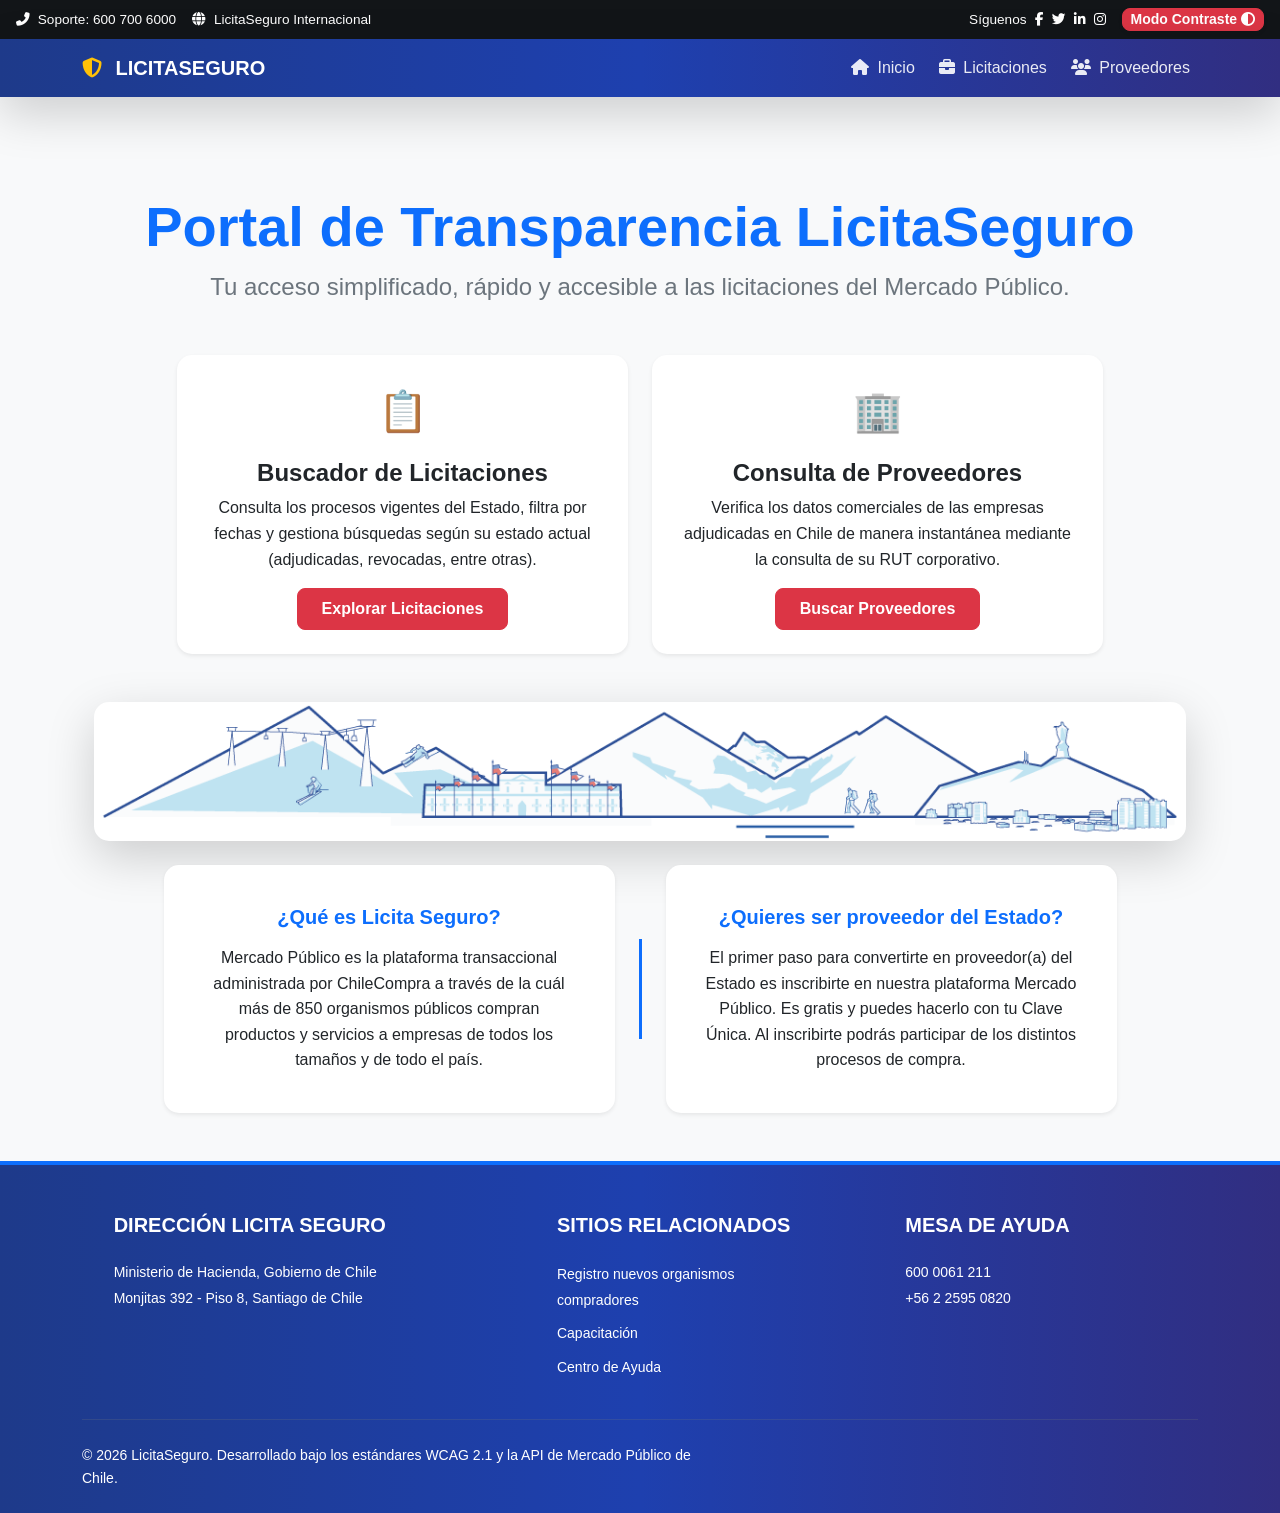
==== index.html @ 99b27ce0 "Add files via upload" ====
<!DOCTYPE html>
<html lang="es">

<head>
    <meta charset="UTF-8">
    <meta name="viewport" content="width=device-width, initial-scale=1.0">
    <title>LicitaSeguro - Inicio</title>
    <link href="https://cdn.jsdelivr.net/npm/bootstrap@5.3.0/dist/css/bootstrap.min.css" rel="stylesheet">
    <link rel="stylesheet" href="css/styles.css">
    <link rel="stylesheet" href="https://cdnjs.cloudflare.com/ajax/libs/font-awesome/6.5.1/css/all.min.css" />
</head>

<body class="bg-light d-flex flex-column min-vh-100">
    <div class="topbar-custom py-2 px-3 d-flex justify-content-between align-items-center" style="font-size: 0.85rem;">
        <div class="d-flex gap-3">
            <span class="d-none d-md-inline"><i class="fas fa-phone-alt me-1"></i> Soporte: 600 700 6000</span>
            <span class="d-none d-md-inline"><i class="fas fa-globe me-1"></i> LicitaSeguro Internacional</span>
        </div>

        <div class="d-flex align-items-center gap-3">
            <div class="d-flex gap-2">
                <span>Síguenos</span>
                <a href="https://www.instagram.com/licitaseguro2024/" class="text-white" title="Facebook" aria-label="Síguenos en Facebook"><i class="fab fa-facebook-f"></i></a>
                <a href="https://www.instagram.com/licitaseguro2024/" class="text-white" title="X (Twitter)" aria-label="Síguenos en X"><i class="fab fa-twitter"></i></a>
                <a href="https://www.instagram.com/licitaseguro2024/" class="text-white" title="LinkedIn" aria-label="Síguenos en LinkedIn"><i class="fab fa-linkedin-in"></i></a>
                <a href="https://www.instagram.com/licitaseguro2024/" class="text-white" title="Instagram" aria-label="Síguenos en Instagram"><i class="fab fa-instagram"></i></a>
            </div>

            <button id="btn-alto-contrast" class="btn btn-sm btn-contraste-rojo py-0 px-2 shadow-sm" aria-label="Activar modo alto contraste">
                <span>Modo Contraste</span>
                <i class="fas fa-adjust"></i>
            </button>
        </div>
    </div>

    <nav class="navbar navbar-expand-lg navbar-dark navbar-gradient shadow-lg">
        <div class="container">
            <a class="navbar-brand fw-bold text-uppercase tracking-wider" href="index.html">
                <i class="fas fa-shield-alt text-warning me-2"></i> LicitaSeguro
            </a>

            <button class="navbar-toggler" type="button" data-bs-toggle="collapse" data-bs-target="#navbarNav">
                <span class="navbar-toggler-icon"></span>
            </button>

            <div class="collapse navbar-collapse" id="navbarNav">
                <ul class="navbar-nav ms-auto align-items-center gap-2">
                    <li class="nav-item">
                        <a class="nav-link active" href="index.html"><i class="fas fa-home me-1"></i> Inicio</a>
                    </li>
                    <li class="nav-item">
                        <a class="nav-link" href="licitaciones.html"><i class="fas fa-briefcase me-1"></i> Licitaciones</a>
                    </li>
                    <li class="nav-item">
                        <a class="nav-link" href="proveedores.html"><i class="fas fa-users me-1"></i> Proveedores</a>
                    </li>
                </ul>
            </div>
        </div>
    </nav>

    <main class="container my-5 flex-grow-1">
        <header class="text-center my-5">
            <h1 class="display-4 fw-bold text-primary" tabindex="0">Portal de Transparencia LicitaSeguro</h1>
            <p class="lead text-secondary fs-4">Tu acceso simplificado, rápido y accesible a las licitaciones del Mercado Público.</p>
        </header>

        <section class="row g-4 justify-content-center" aria-label="Secciones de la plataforma">
            <div class="col-md-5">
                <div class="card h-100 shadow-sm border-0">
                    <div class="card-body text-center p-4">
                        <div class="mb-3 text-success fs-1">📋</div>
                        <h2 class="card-title h4 fw-semibold" tabindex="0">Buscador de Licitaciones</h2>
                        <p class="card-text">Consulta los procesos vigentes del Estado, filtra por fechas y gestiona búsquedas según su estado actual (adjudicadas, revocadas, entre otras).</p>
                        <a href="licitaciones.html" class="btn btn-contraste-rojo px-4 py-2" tabindex="0" aria-label="Ir al módulo de buscador de licitaciones">Explorar Licitaciones</a>
                    </div>
                </div>
            </div>

            <div class="col-md-5">
                <div class="card h-100 shadow-sm border-0">
                    <div class="card-body text-center p-4">
                        <div class="mb-3 text-success fs-1">🏢</div>
                        <h2 class="card-title h4 fw-semibold" tabindex="0">Consulta de Proveedores</h2>
                        <p class="card-text">Verifica los datos comerciales de las empresas adjudicadas en Chile de manera instantánea mediante la consulta de su RUT corporativo.</p>
                        <a href="proveedores.html" class="btn btn-contraste-rojo px-4 py-2" tabindex="0" aria-label="Ir al módulo de búsqueda de proveedores">Buscar Proveedores</a>
                    </div>
                </div>
            </div>

            <div class="row mt-5 mb-4">
                <div class="col-12 text-center">
                    <div class="card shadow-lg border-0 overflow-hidden">
                        <img src="assets/reg13.png" class="img-fluid" alt="Descripción accesible de la imagen" style="max-height: 400px; object-fit: cover; width: 100%;">
                    </div>
                </div>
            </div>
        </section>

        <div class="row g-4 align-items-stretch justify-content-center text-center">
            <div class="col-12 col-md-5">
                <div class="card h-100 shadow-sm border-0 p-4">
                    <div class="card-body">
                        <h5 class="card-title text-primary fw-bold mb-3">¿Qué es Licita Seguro?</h5>
                        <p class="card-text">Mercado Público es la plataforma transaccional administrada por ChileCompra a través de la cuál más de 850 organismos públicos compran productos y servicios a empresas de todos los tamaños y de todo el país.</p>
                    </div>
                </div>
            </div>

            <div class="d-none d-md-flex col-md-auto align-items-center">
                <div class="border-start border-primary border-3" style="height: 100px;"></div>
            </div>

            <div class="col-12 col-md-5">
                <div class="card h-100 shadow-sm border-0 p-4">
                    <div class="card-body">
                        <h5 class="card-title text-primary fw-bold mb-3">¿Quieres ser proveedor del Estado?</h5>
                        <p class="card-text">El primer paso para convertirte en proveedor(a) del Estado es inscribirte en nuestra plataforma Mercado Público. Es gratis y puedes hacerlo con tu Clave Única. Al inscribirte podrás participar de los distintos procesos de compra.</p>
                    </div>
                </div>
            </div>
        </div>
    </main>

    <footer class="bar-footer text-white pt-5 pb-4 mt-auto border-top border-primary border-4">
        <div class="container text-md-start text-center">
            <div class="row g-4">
                <div class="col-md-4 col-lg-4 mx-auto">
                    <h5 class="text-uppercase fw-bold mb-4">Dirección Licita Seguro</h5>
                    <p class="small mb-1">Ministerio de Hacienda, Gobierno de Chile</p>
                    <p class="small">Monjitas 392 - Piso 8, Santiago de Chile</p>
                </div>
                <div class="col-md-3 col-lg-3 mx-auto">
                    <h5 class="text-uppercase fw-bold mb-4">Sitios relacionados</h5>
                    <ul class="list-unstyled">
                        <li class="mb-2"><a href="https://comprador.mercadopublico.cl/registrarme" class="text-white text-decoration-none small">Registro nuevos organismos compradores</a></li>
                        <li class="mb-2"><a href="https://capacitacion.chilecompra.cl/mod/page/view.php?id=18633" class="text-white text-decoration-none small">Capacitación</a></li>
                        <li class="mb-2"><a href="https://ayuda.mercadopublico.cl/" class="text-white text-decoration-none small">Centro de Ayuda</a></li>
                    </ul>
                </div>
                <div class="col-md-4 col-lg-3 mx-auto">
                    <h5 class="text-uppercase fw-bold mb-4">Mesa de Ayuda</h5>
                    <p class="small mb-1">600 0061 211</p>
                    <p class="small mb-1">+56 2 2595 0820</p>
                </div>
            </div>
            <hr class="my-4 border-secondary">
            <div class="row align-items-center">
                <div class="col-md-7 text-md-start small">
                    &copy; 2026 LicitaSeguro. Desarrollado bajo los estándares WCAG 2.1 y la API de Mercado Público de Chile.
                </div>
            </div>
        </div>
    </footer>

    <script src="https://cdn.jsdelivr.net/npm/bootstrap@5.3.0/dist/js/bootstrap.bundle.min.js"></script>
    <script src="js/validaciones.js"></script>
    <script src="js/api.js"></script>
    <script src="js/ui.js"></script>
</body>

</html>
---- css/styles.css ----
/* --- MEJORAS VISUALES PARA LICITASEGURO --- */

/* 1. Tipografía y Espaciado Moderno */
body {
    font-family: 'Inter', -apple-system, BlinkMacSystemFont, "Segoe UI", Roboto, sans-serif;
    line-height: 1.6;
    background-color: var(--bg-light);
}

/* Colores personalizados */
.topbar-custom {
    background-color: #121518 !important;
    color: #ffffff;
    font-size: 0.85rem;
}

.navbar-gradient, .bar-footer {
    background: linear-gradient(90deg, #1e3a8a 0%, #1e40af 50%, #312e81 100%) !important;
}

/* Mejora visual para los enlaces del nav */
.navbar-gradient .nav-link {
    color: rgba(255, 255, 255, 0.9) !important;
    transition: 0.3s;
}

.navbar-gradient .nav-link:hover {
    color: #ffffff !important;
    text-shadow: 0 0 8px rgba(255,255,255,0.3);
}

/* 2. Tarjetas con Estética Premium */
.card {
    border: none;
    border-radius: 15px;
    box-shadow: 0 10px 20px rgba(0,0,0,0.05);
    overflow: hidden;
    transition: transform 0.2s ease-in-out;
}

.card:hover {
    transform: translateY(-5px);
}

/* 3. Tablas con Estilo Dashboard */
.table {
    margin-bottom: 0;
}

.table thead {
    background-color: var(--primary-color);
    color: white;
    text-transform: uppercase;
    font-size: 0.75rem;
    letter-spacing: 1px;
}

.table tbody tr:nth-of-type(even) {
    background-color: #f8f9fa;
}

.table tbody tr:hover {
    background-color: #eef2f7;
    cursor: pointer;
}

/* 4. Botones con mejor interacción */
.btn {
    border-radius: 8px;
    font-weight: 600;
    transition: all 0.3s ease;
}

.btn-primary {
    background-color: var(--primary-color);
    border-color: var(--primary-color);
}

.btn-primary:hover {
    background-color: #34495e; /* Un tono más oscuro para el hover */
    transform: scale(1.02);
}

/* Estilos para el Modo Alto Contraste */
.alto-contraste-activo {
    background-color: #000 !important;
    color: #fff !important;
}

.alto-contraste-activo .card,
.alto-contraste-activo .table {
    border: 2px solid #fff !important;
    background-color: #000 !important;
    color: #fff !important;
}


/* botón de contraste rojo */
.btn-contraste-rojo {
    background-color: #dc3545; /* Rojo Bootstrap */
    color: white !important;
    border: 1px solid #dc3545;
    transition: all 0.3s ease;
}

.btn-contraste-rojo:hover {
    background-color: #b02a37; /* Rojo más oscuro para el hover */
    border-color: #a32833;
    transform: scale(1.05); /* Pequeño efecto de elevación */
    box-shadow: 0 4px 8px rgba(0,0,0,0.2);
}
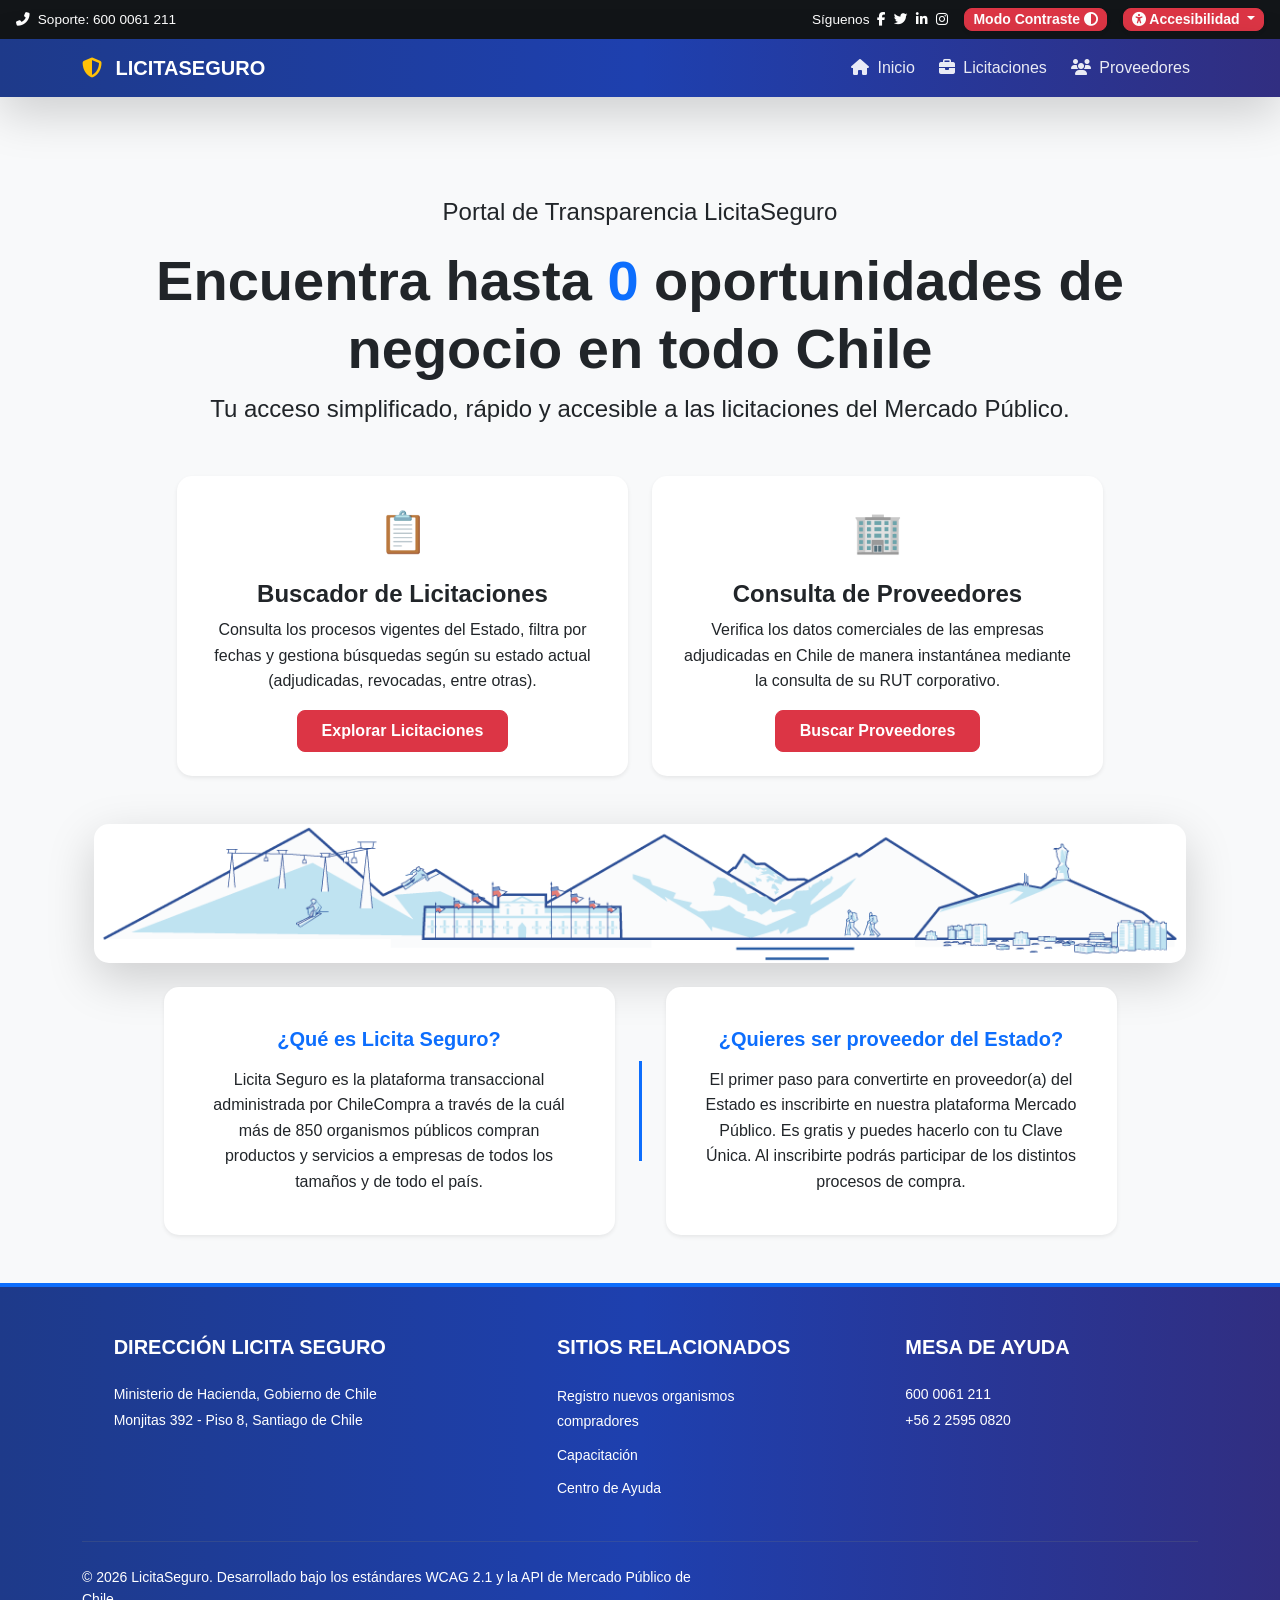
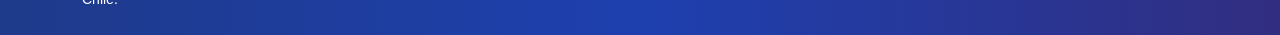
==== commit 358c10fb: "Add files via upload" ====
--- a/index.html
+++ b/index.html
@@ -13,23 +13,52 @@
 <body class="bg-light d-flex flex-column min-vh-100">
     <div class="topbar-custom py-2 px-3 d-flex justify-content-between align-items-center" style="font-size: 0.85rem;">
         <div class="d-flex gap-3">
-            <span class="d-none d-md-inline"><i class="fas fa-phone-alt me-1"></i> Soporte: 600 700 6000</span>
-            <span class="d-none d-md-inline"><i class="fas fa-globe me-1"></i> LicitaSeguro Internacional</span>
+            <span class="d-none d-md-inline"><i class="fas fa-phone-alt me-1"></i> Soporte: 600 0061 211</span>
         </div>
 
         <div class="d-flex align-items-center gap-3">
             <div class="d-flex gap-2">
-                <span>Síguenos</span>
-                <a href="https://www.instagram.com/licitaseguro2024/" class="text-white" title="Facebook" aria-label="Síguenos en Facebook"><i class="fab fa-facebook-f"></i></a>
-                <a href="https://www.instagram.com/licitaseguro2024/" class="text-white" title="X (Twitter)" aria-label="Síguenos en X"><i class="fab fa-twitter"></i></a>
-                <a href="https://www.instagram.com/licitaseguro2024/" class="text-white" title="LinkedIn" aria-label="Síguenos en LinkedIn"><i class="fab fa-linkedin-in"></i></a>
-                <a href="https://www.instagram.com/licitaseguro2024/" class="text-white" title="Instagram" aria-label="Síguenos en Instagram"><i class="fab fa-instagram"></i></a>
-            </div>
-
-            <button id="btn-alto-contrast" class="btn btn-sm btn-contraste-rojo py-0 px-2 shadow-sm" aria-label="Activar modo alto contraste">
-                <span>Modo Contraste</span>
+                <span class="d-none d-md-inline">Síguenos</span>
+                <a href="https://www.instagram.com/licitaseguro2024/" class="text-white" title="Facebook"
+                    aria-label="Síguenos en Facebook"><i class="fab fa-facebook-f"></i></a>
+                <a href="https://www.instagram.com/licitaseguro2024/" class="text-white" title="X (Twitter)"
+                    aria-label="Síguenos en X"><i class="fab fa-twitter"></i></a>
+                <a href="https://www.instagram.com/licitaseguro2024/" class="text-white" title="LinkedIn"
+                    aria-label="Síguenos en LinkedIn"><i class="fab fa-linkedin-in"></i></a>
+                <a href="https://www.instagram.com/licitaseguro2024/" class="text-white" title="Instagram"
+                    aria-label="Síguenos en Instagram"><i class="fab fa-instagram"></i></a>
+            </div>
+
+            <button id="btn-alto-contraste" class="btn btn-sm btn-contraste-rojo py-0 px-2 shadow-sm"
+                aria-label="Activar modo alto contraste">
+                <span class="d-none d-md-inline">Modo Contraste</span>
                 <i class="fas fa-adjust"></i>
             </button>
+            <div class="dropdown">
+                <button class="btn btn-sm btn-contraste-rojo py-0 px-2 shadow-sm dropdown-toggle" type="button" data-bs-toggle="dropdown"
+                    aria-expanded="false">
+                    <i class="fa-solid fa-universal-access"></i>
+                    <span>Accesibilidad</span>
+                </button>
+
+                <ul class="dropdown-menu dropdown-menu-end">
+                    <li>
+                        <button class="dropdown-item" onclick="changeFontSize('increase')">
+                            A+ Aumentar
+                        </button>
+                    </li>
+                    <li>
+                        <button class="dropdown-item" onclick="changeFontSize('decrease')">
+                            A- Reducir
+                        </button>
+                    </li>
+                    <li>
+                        <button class="dropdown-item" onclick="changeFontSize('reset')">
+                            A Restablecer
+                        </button>
+                    </li>
+                </ul>
+            </div>
         </div>
     </div>
 
@@ -49,7 +78,8 @@
                         <a class="nav-link active" href="index.html"><i class="fas fa-home me-1"></i> Inicio</a>
                     </li>
                     <li class="nav-item">
-                        <a class="nav-link" href="licitaciones.html"><i class="fas fa-briefcase me-1"></i> Licitaciones</a>
+                        <a class="nav-link" href="licitaciones.html"><i class="fas fa-briefcase me-1"></i>
+                            Licitaciones</a>
                     </li>
                     <li class="nav-item">
                         <a class="nav-link" href="proveedores.html"><i class="fas fa-users me-1"></i> Proveedores</a>
@@ -61,8 +91,10 @@
 
     <main class="container my-5 flex-grow-1">
         <header class="text-center my-5">
-            <h1 class="display-4 fw-bold text-primary" tabindex="0">Portal de Transparencia LicitaSeguro</h1>
-            <p class="lead text-secondary fs-4">Tu acceso simplificado, rápido y accesible a las licitaciones del Mercado Público.</p>
+            <p class="lead fs-4">Portal de Transparencia LicitaSeguro</p>
+            <h1 class="display-4 fw-bold " tabindex="0">Encuentra hasta 
+                <span id="numero" class="text-primary">0</span> oportunidades de negocio en todo Chile</h1>
+            <p class="lead fs-4">Tu acceso simplificado, rápido y accesible a las licitaciones del Mercado Público.</p>
         </header>
 
         <section class="row g-4 justify-content-center" aria-label="Secciones de la plataforma">
@@ -71,8 +103,10 @@
                     <div class="card-body text-center p-4">
                         <div class="mb-3 text-success fs-1">📋</div>
                         <h2 class="card-title h4 fw-semibold" tabindex="0">Buscador de Licitaciones</h2>
-                        <p class="card-text">Consulta los procesos vigentes del Estado, filtra por fechas y gestiona búsquedas según su estado actual (adjudicadas, revocadas, entre otras).</p>
-                        <a href="licitaciones.html" class="btn btn-contraste-rojo px-4 py-2" tabindex="0" aria-label="Ir al módulo de buscador de licitaciones">Explorar Licitaciones</a>
+                        <p class="card-text">Consulta los procesos vigentes del Estado, filtra por fechas y gestiona
+                            búsquedas según su estado actual (adjudicadas, revocadas, entre otras).</p>
+                        <a href="licitaciones.html" class="btn btn-contraste-rojo px-4 py-2" tabindex="0"
+                            aria-label="Ir al módulo de buscador de licitaciones">Explorar Licitaciones</a>
                     </div>
                 </div>
             </div>
@@ -82,8 +116,10 @@
                     <div class="card-body text-center p-4">
                         <div class="mb-3 text-success fs-1">🏢</div>
                         <h2 class="card-title h4 fw-semibold" tabindex="0">Consulta de Proveedores</h2>
-                        <p class="card-text">Verifica los datos comerciales de las empresas adjudicadas en Chile de manera instantánea mediante la consulta de su RUT corporativo.</p>
-                        <a href="proveedores.html" class="btn btn-contraste-rojo px-4 py-2" tabindex="0" aria-label="Ir al módulo de búsqueda de proveedores">Buscar Proveedores</a>
+                        <p class="card-text">Verifica los datos comerciales de las empresas adjudicadas en Chile de
+                            manera instantánea mediante la consulta de su RUT corporativo.</p>
+                        <a href="proveedores.html" class="btn btn-contraste-rojo px-4 py-2" tabindex="0"
+                            aria-label="Ir al módulo de búsqueda de proveedores">Buscar Proveedores</a>
                     </div>
                 </div>
             </div>
@@ -91,7 +127,8 @@
             <div class="row mt-5 mb-4">
                 <div class="col-12 text-center">
                     <div class="card shadow-lg border-0 overflow-hidden">
-                        <img src="assets/reg13.png" class="img-fluid" alt="Descripción accesible de la imagen" style="max-height: 400px; object-fit: cover; width: 100%;">
+                        <img src="assets/reg13.png" class="img-fluid" alt="Descripción accesible de la imagen"
+                            style="max-height: 400px; object-fit: cover; width: 100%;">
                     </div>
                 </div>
             </div>
@@ -102,7 +139,9 @@
                 <div class="card h-100 shadow-sm border-0 p-4">
                     <div class="card-body">
                         <h5 class="card-title text-primary fw-bold mb-3">¿Qué es Licita Seguro?</h5>
-                        <p class="card-text">Mercado Público es la plataforma transaccional administrada por ChileCompra a través de la cuál más de 850 organismos públicos compran productos y servicios a empresas de todos los tamaños y de todo el país.</p>
+                        <p class="card-text">Licita Seguro es la plataforma transaccional administrada por ChileCompra
+                            a través de la cuál más de 850 organismos públicos compran productos y servicios a empresas
+                            de todos los tamaños y de todo el país.</p>
                     </div>
                 </div>
             </div>
@@ -115,7 +154,9 @@
                 <div class="card h-100 shadow-sm border-0 p-4">
                     <div class="card-body">
                         <h5 class="card-title text-primary fw-bold mb-3">¿Quieres ser proveedor del Estado?</h5>
-                        <p class="card-text">El primer paso para convertirte en proveedor(a) del Estado es inscribirte en nuestra plataforma Mercado Público. Es gratis y puedes hacerlo con tu Clave Única. Al inscribirte podrás participar de los distintos procesos de compra.</p>
+                        <p class="card-text">El primer paso para convertirte en proveedor(a) del Estado es inscribirte
+                            en nuestra plataforma Mercado Público. Es gratis y puedes hacerlo con tu Clave Única. Al
+                            inscribirte podrás participar de los distintos procesos de compra.</p>
                     </div>
                 </div>
             </div>
@@ -133,9 +174,13 @@
                 <div class="col-md-3 col-lg-3 mx-auto">
                     <h5 class="text-uppercase fw-bold mb-4">Sitios relacionados</h5>
                     <ul class="list-unstyled">
-                        <li class="mb-2"><a href="https://comprador.mercadopublico.cl/registrarme" class="text-white text-decoration-none small">Registro nuevos organismos compradores</a></li>
-                        <li class="mb-2"><a href="https://capacitacion.chilecompra.cl/mod/page/view.php?id=18633" class="text-white text-decoration-none small">Capacitación</a></li>
-                        <li class="mb-2"><a href="https://ayuda.mercadopublico.cl/" class="text-white text-decoration-none small">Centro de Ayuda</a></li>
+                        <li class="mb-2"><a href="https://comprador.mercadopublico.cl/registrarme"
+                                class="text-white text-decoration-none small">Registro nuevos organismos compradores</a>
+                        </li>
+                        <li class="mb-2"><a href="https://capacitacion.chilecompra.cl/mod/page/view.php?id=18633"
+                                class="text-white text-decoration-none small">Capacitación</a></li>
+                        <li class="mb-2"><a href="https://ayuda.mercadopublico.cl/"
+                                class="text-white text-decoration-none small">Centro de Ayuda</a></li>
                     </ul>
                 </div>
                 <div class="col-md-4 col-lg-3 mx-auto">
@@ -147,7 +192,8 @@
             <hr class="my-4 border-secondary">
             <div class="row align-items-center">
                 <div class="col-md-7 text-md-start small">
-                    &copy; 2026 LicitaSeguro. Desarrollado bajo los estándares WCAG 2.1 y la API de Mercado Público de Chile.
+                    &copy; 2026 LicitaSeguro. Desarrollado bajo los estándares WCAG 2.1 y la API de Mercado Público de
+                    Chile.
                 </div>
             </div>
         </div>
@@ -157,6 +203,7 @@
     <script src="js/validaciones.js"></script>
     <script src="js/api.js"></script>
     <script src="js/ui.js"></script>
+    <script src="js/accesibilidad.js"></script>
 </body>
 
 </html>
--- a/css/styles.css
+++ b/css/styles.css
@@ -108,4 +108,4 @@
     border-color: #a32833;
     transform: scale(1.05); /* Pequeño efecto de elevación */
     box-shadow: 0 4px 8px rgba(0,0,0,0.2);
-}+}
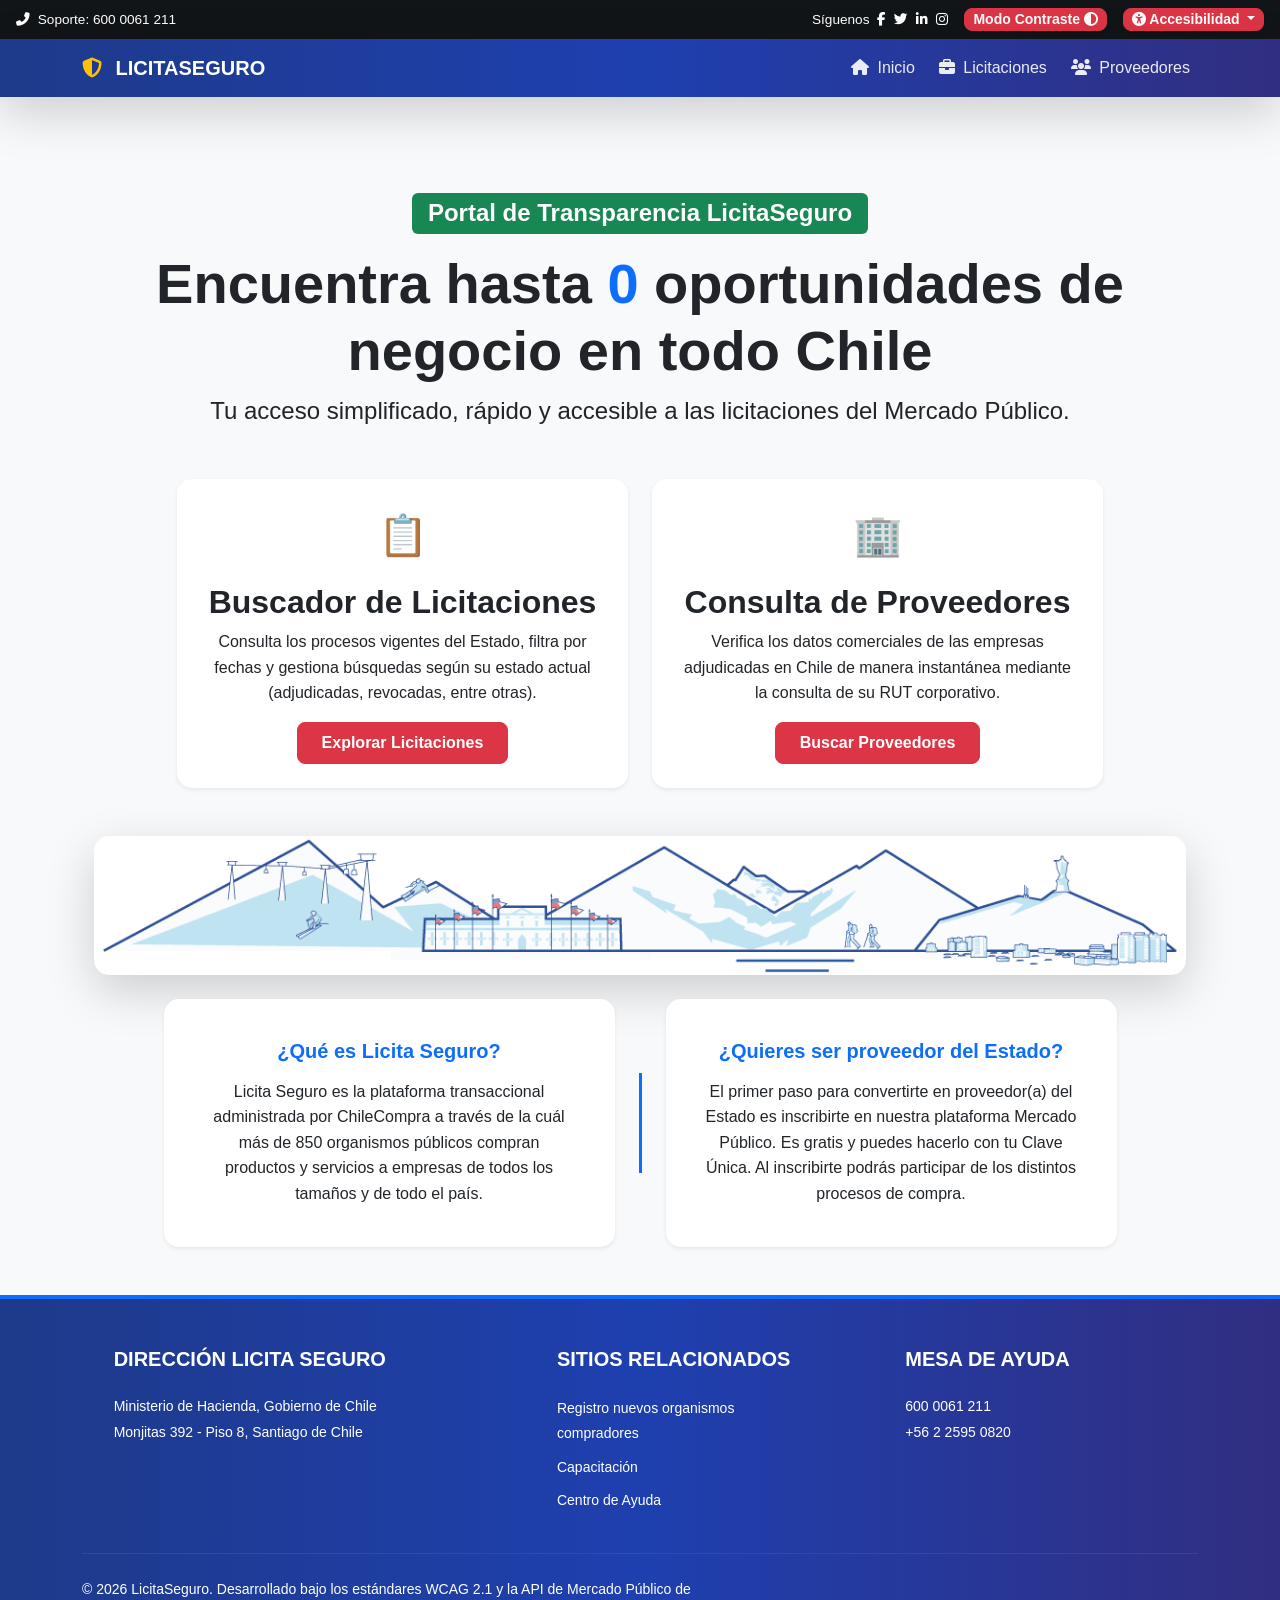
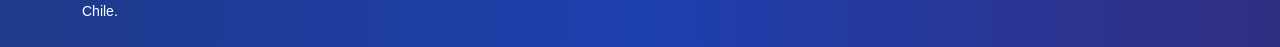
==== commit 531b5d91: "Add files via upload" ====
--- a/index.html
+++ b/index.html
@@ -4,6 +4,10 @@
 <head>
     <meta charset="UTF-8">
     <meta name="viewport" content="width=device-width, initial-scale=1.0">
+    <meta property="og:description" content="Portal de Transparencia LicitaSeguro" />
+    <meta name="description" content="oportunidades de negocio en todo Chile" />
+    <meta property="og:url" content="https://estudianteipss.github.io/evaluacionfrontendExamen/index.html" />
+
     <title>LicitaSeguro - Inicio</title>
     <link href="https://cdn.jsdelivr.net/npm/bootstrap@5.3.0/dist/css/bootstrap.min.css" rel="stylesheet">
     <link rel="stylesheet" href="css/styles.css">
@@ -91,7 +95,7 @@
 
     <main class="container my-5 flex-grow-1">
         <header class="text-center my-5">
-            <p class="lead fs-4">Portal de Transparencia LicitaSeguro</p>
+            <p class="badge bg-success lead fs-4">Portal de Transparencia LicitaSeguro</p>
             <h1 class="display-4 fw-bold " tabindex="0">Encuentra hasta 
                 <span id="numero" class="text-primary">0</span> oportunidades de negocio en todo Chile</h1>
             <p class="lead fs-4">Tu acceso simplificado, rápido y accesible a las licitaciones del Mercado Público.</p>
@@ -102,7 +106,7 @@
                 <div class="card h-100 shadow-sm border-0">
                     <div class="card-body text-center p-4">
                         <div class="mb-3 text-success fs-1">📋</div>
-                        <h2 class="card-title h4 fw-semibold" tabindex="0">Buscador de Licitaciones</h2>
+                        <h2 class="card-title fw-semibold" tabindex="0">Buscador de Licitaciones</h2>
                         <p class="card-text">Consulta los procesos vigentes del Estado, filtra por fechas y gestiona
                             búsquedas según su estado actual (adjudicadas, revocadas, entre otras).</p>
                         <a href="licitaciones.html" class="btn btn-contraste-rojo px-4 py-2" tabindex="0"
@@ -115,7 +119,7 @@
                 <div class="card h-100 shadow-sm border-0">
                     <div class="card-body text-center p-4">
                         <div class="mb-3 text-success fs-1">🏢</div>
-                        <h2 class="card-title h4 fw-semibold" tabindex="0">Consulta de Proveedores</h2>
+                        <h2 class="card-title fw-semibold" tabindex="0">Consulta de Proveedores</h2>
                         <p class="card-text">Verifica los datos comerciales de las empresas adjudicadas en Chile de
                             manera instantánea mediante la consulta de su RUT corporativo.</p>
                         <a href="proveedores.html" class="btn btn-contraste-rojo px-4 py-2" tabindex="0"
